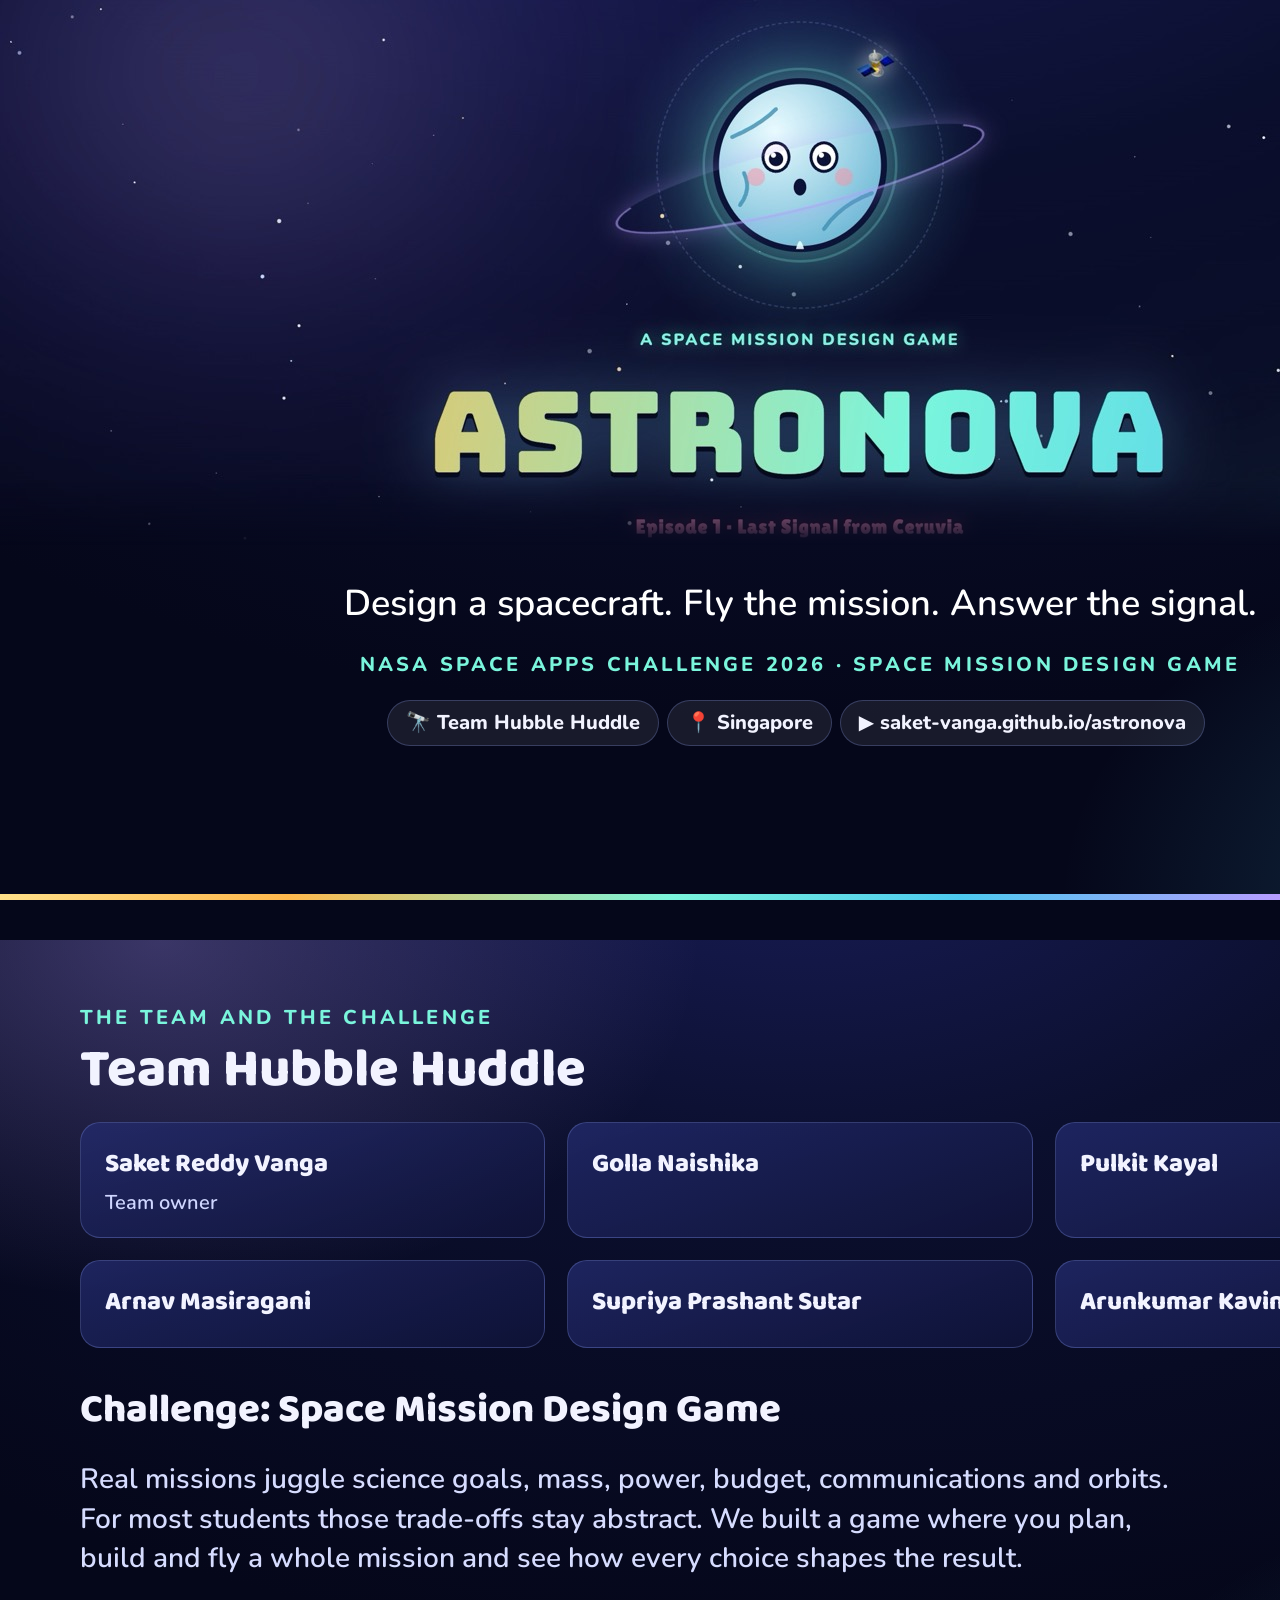
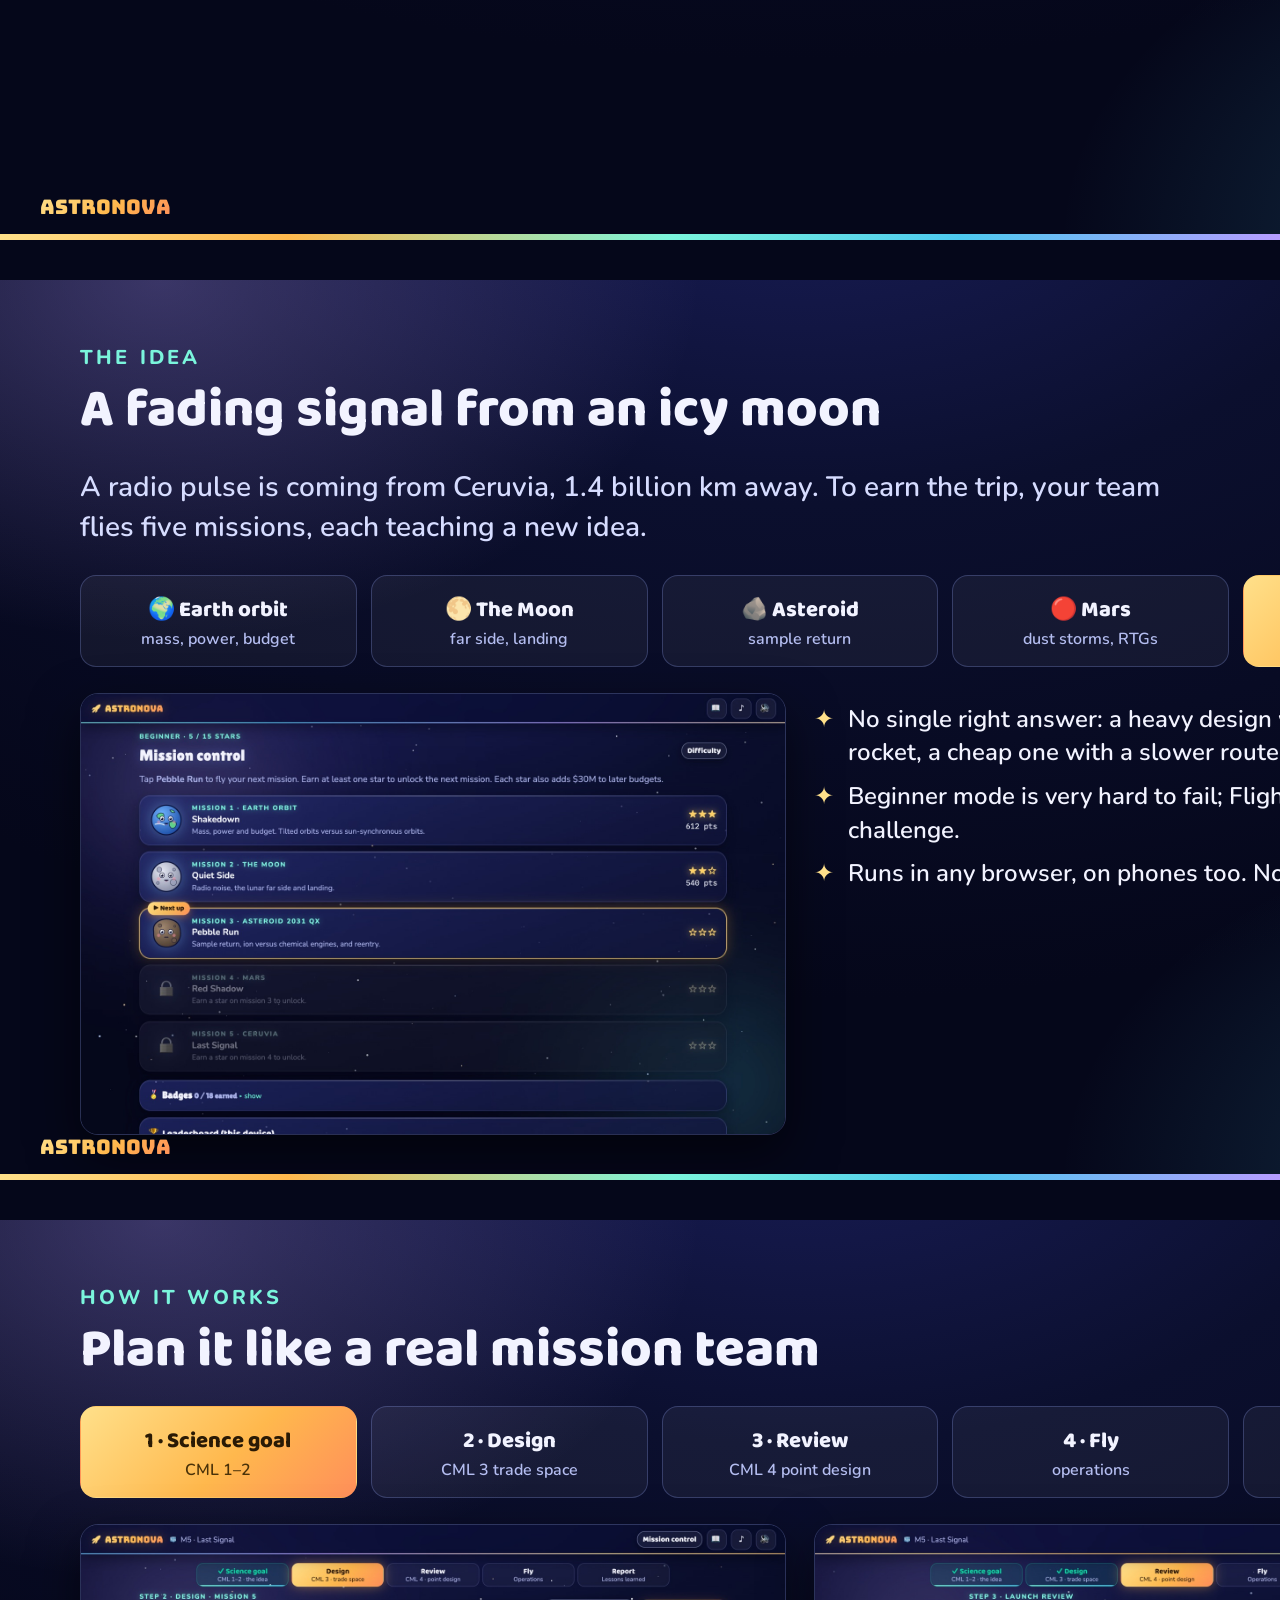
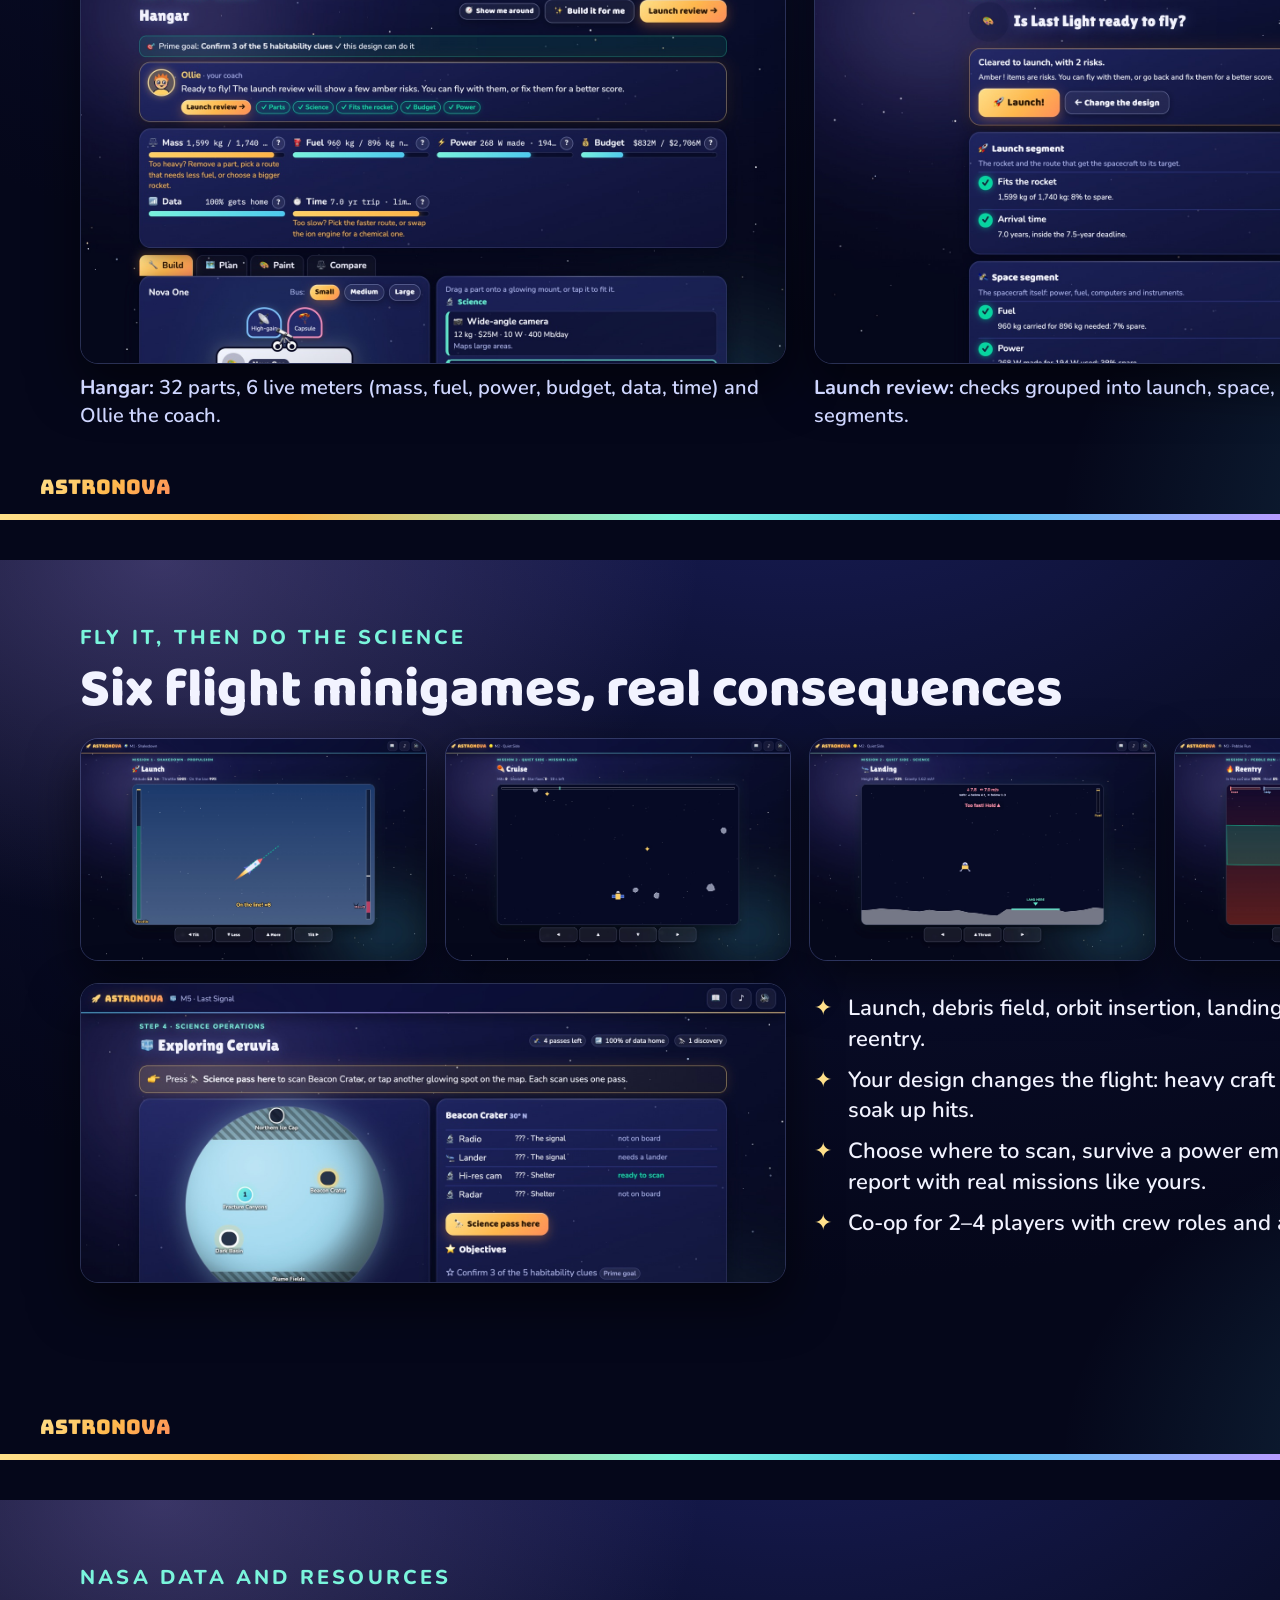
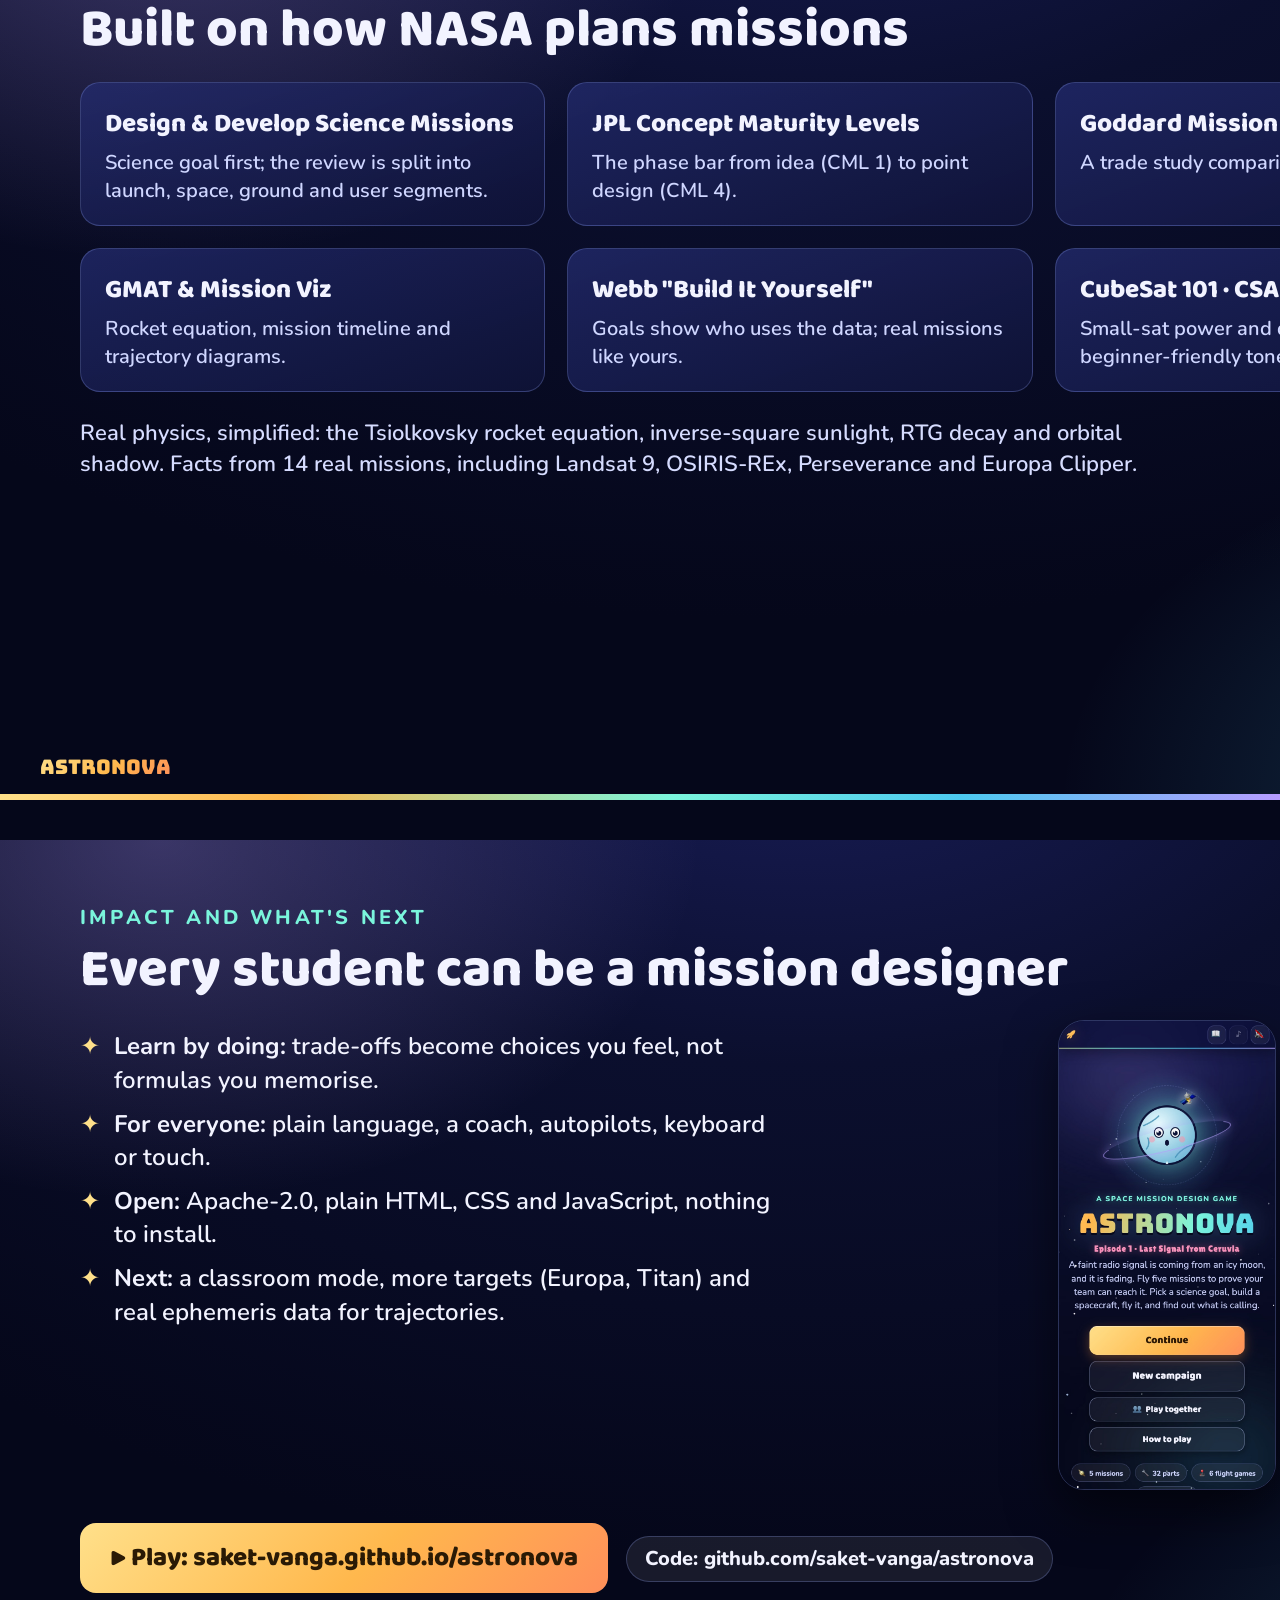
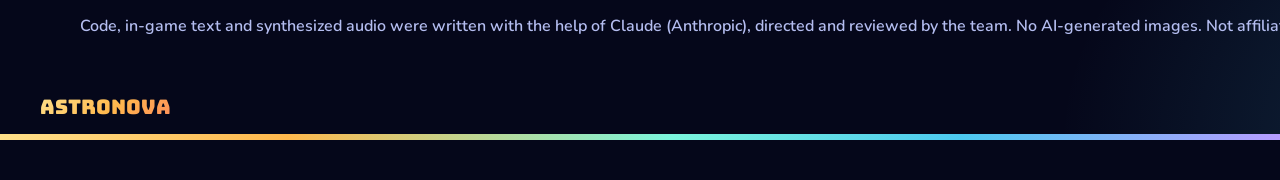
==== docs/demo/index.html @ 1d733d9a "Add the 7-slide project demo deck A web version at docs/demo/ and a PDF, built from the game's scree" ====
<!doctype html>
<!-- Written with the help of Claude, an AI assistant made by Anthropic, as directed and reviewed by the team. See "Use of AI" in README.md. Licensed under Apache-2.0 (see LICENSE). -->
<html lang="en">
<head>
<meta charset="utf-8">
<meta name="viewport" content="width=device-width, initial-scale=1">
<title>AstroNova: project demo (Team Hubble Huddle)</title>
<link rel="preconnect" href="https://fonts.googleapis.com"><link rel="preconnect" href="https://fonts.gstatic.com" crossorigin>
<link rel="stylesheet" href="https://fonts.googleapis.com/css2?family=Baloo+2:wght@700;800&family=Bungee&family=Nunito:wght@400;600;700;800&display=swap">
<style>
  /* Written with the help of Claude, an AI assistant made by Anthropic, as directed and reviewed by the team. */
  :root { --ink:#070a1f; --text:#f2f3ff; --muted:#b4bdf0; --gold:linear-gradient(135deg,#ffe08a,#ffb84d 55%,#ff8f5a); --holo:linear-gradient(100deg,#ffe08a 0%,#ffb84d 18%,#7af5dc 42%,#4cc9f0 60%,#b69cff 80%); --edge:rgba(150,170,255,.25); }
  * { box-sizing: border-box; }
  html, body { margin: 0; background: #05071a; color: var(--text); font: 600 22px/1.4 Nunito, system-ui, sans-serif; }
  .slide { width: 1600px; height: 900px; margin: 0 auto 40px; position: relative; overflow: hidden; padding: 64px 80px;
    background: radial-gradient(900px 600px at 10% 0%, rgba(182,156,255,.28), transparent 60%), radial-gradient(900px 600px at 100% 100%, rgba(76,201,240,.22), transparent 60%), radial-gradient(1400px 900px at 50% -20%, #1b1f5e, #0b0f2e 45%, #05071a); }
  .slide::after { content: ""; position: absolute; left: 0; right: 0; bottom: 0; height: 6px; background: var(--holo); }
  .num { position: absolute; right: 40px; bottom: 22px; font: 800 18px Nunito; color: var(--muted); }
  .brand { position: absolute; left: 40px; bottom: 20px; font: 400 20px Bungee; background: var(--gold); -webkit-background-clip: text; background-clip: text; color: transparent; }
  h1 { font: 400 112px/1 Bungee; margin: 0; background: var(--holo); -webkit-background-clip: text; background-clip: text; color: transparent; }
  h2 { font: 800 54px/1.1 "Baloo 2", Nunito; margin: 0 0 14px; }
  .eyebrow { font: 800 20px Nunito; letter-spacing: .16em; text-transform: uppercase; color: #7af5dc; margin-bottom: 10px; }
  .lede { font-size: 28px; color: #d6dcff; max-width: 1100px; }
  .shot { border-radius: 18px; border: 1px solid var(--edge); box-shadow: 0 20px 50px rgba(0,0,0,.55); display: block; }
  .grid2 { display: grid; grid-template-columns: 1fr 1fr; gap: 28px; }
  .grid3 { display: grid; grid-template-columns: repeat(3, 1fr); gap: 22px; }
  .card { background: linear-gradient(160deg, rgba(36,44,112,.75), rgba(16,20,58,.8)); border: 1px solid var(--edge); border-radius: 20px; padding: 20px 24px; }
  .card b { display: block; font: 800 26px "Baloo 2", Nunito; margin-bottom: 4px; }
  .card p { margin: 0; color: #cfd6ff; font-size: 20px; }
  .pill { display: inline-block; padding: 8px 18px; border-radius: 99px; background: rgba(255,255,255,.08); border: 1px solid var(--edge); font-weight: 800; margin: 0 8px 8px 0; font-size: 20px; }
  .btn { display: inline-block; padding: 14px 30px; border-radius: 16px; background: var(--gold); color: #2a1a05; font: 800 26px "Baloo 2", Nunito; text-decoration: none; }
  ul.clean { list-style: none; padding: 0; margin: 0; } ul.clean li { margin: 10px 0; padding-left: 34px; position: relative; } ul.clean li::before { content: "✦"; position: absolute; left: 0; color: #ffe08a; }
  .flow { display: flex; gap: 14px; align-items: stretch; margin: 26px 0; }
  .flow div { flex: 1; text-align: center; padding: 16px 10px; border-radius: 16px; border: 1px solid var(--edge); background: rgba(255,255,255,.05); font: 800 22px "Baloo 2", Nunito; }
  .flow div span { display: block; font: 600 16px Nunito; color: var(--muted); }
  .flow .on { background: var(--gold); color: #2a1a05; border-color: transparent; } .flow .on span { color: #4a3209; }
  a { color: #7af5dc; }
  @media print { body { background: #05071a; } .slide { margin: 0; page-break-after: always; } }
  @page { size: 1600px 900px; margin: 0; }
  @media screen and (max-width: 1640px) { .slide { zoom: calc(100vw / 1640px); } }
</style>
</head>
<body>

<!-- 1. Title -->
<section class="slide" style="padding:0;text-align:center">
  <img src="../screenshots/banner.jpg" alt="AstroNova title screen" style="width:100%;height:545px;object-fit:cover;object-position:top;display:block;-webkit-mask-image:linear-gradient(#000 88%,transparent);mask-image:linear-gradient(#000 88%,transparent)">
  <div style="margin-top:34px;position:relative">
    <p class="lede" style="margin:0 auto 22px;font-size:36px;color:#fff">Design a spacecraft. Fly the mission. Answer the signal.</p>
    <div class="eyebrow" style="margin-bottom:22px">NASA Space Apps Challenge 2026 · Space Mission Design Game</div>
    <span class="pill">🔭 Team Hubble Huddle</span><span class="pill">📍 Singapore</span><span class="pill">▶ saket-vanga.github.io/astronova</span>
  </div>
  <div class="num">1 / 7</div>
</section>

<!-- 2. Team and challenge -->
<section class="slide">
  <div class="eyebrow">The team and the challenge</div>
  <h2>Team Hubble Huddle</h2>
  <div class="grid3" style="margin:22px 0 40px">
    <div class="card"><b>Saket Reddy Vanga</b><p>Team owner</p></div>
    <div class="card"><b>Golla Naishika</b></div>
    <div class="card"><b>Pulkit Kayal</b></div>
    <div class="card"><b>Arnav Masiragani</b></div>
    <div class="card"><b>Supriya Prashant Sutar</b></div>
    <div class="card"><b>Arunkumar Kavin Selvan</b></div>
  </div>
  <h2 style="font-size:40px">Challenge: Space Mission Design Game</h2>
  <p class="lede">Real missions juggle science goals, mass, power, budget, communications and orbits. For most students those trade-offs stay abstract. We built a game where you plan, build and fly a whole mission and see how every choice shapes the result.</p>
  <div class="brand">ASTRONOVA</div><div class="num">2 / 7</div>
</section>

<!-- 3. The idea -->
<section class="slide">
  <div class="eyebrow">The idea</div>
  <h2>A fading signal from an icy moon</h2>
  <p class="lede">A radio pulse is coming from Ceruvia, 1.4 billion km away. To earn the trip, your team flies five missions, each teaching a new idea.</p>
  <div class="flow">
    <div>🌍 Earth orbit<span>mass, power, budget</span></div>
    <div>🌕 The Moon<span>far side, landing</span></div>
    <div>🪨 Asteroid<span>sample return</span></div>
    <div>🔴 Mars<span>dust storms, RTGs</span></div>
    <div class="on">🧊 Ceruvia<span>everything at once</span></div>
  </div>
  <div class="grid2">
    <img class="shot" src="../screenshots/mission-control.jpg" alt="Mission control" style="width:100%">
    <ul class="clean" style="font-size:24px">
      <li>No single right answer: a heavy design works with a bigger rocket, a cheap one with a slower route.</li>
      <li>Beginner mode is very hard to fail; Flight Director is a real challenge.</li>
      <li>Runs in any browser, on phones too. No install, no account.</li>
    </ul>
  </div>
  <div class="brand">ASTRONOVA</div><div class="num">3 / 7</div>
</section>

<!-- 4. User experience: plan like a real team -->
<section class="slide">
  <div class="eyebrow">How it works</div>
  <h2>Plan it like a real mission team</h2>
  <div class="flow">
    <div class="on">1 · Science goal<span>CML 1–2</span></div><div>2 · Design<span>CML 3 trade space</span></div><div>3 · Review<span>CML 4 point design</span></div><div>4 · Fly<span>operations</span></div><div>5 · Report<span>lessons learned</span></div>
  </div>
  <div class="grid2">
    <div><img class="shot" src="../screenshots/hangar.jpg" alt="Hangar" style="width:100%;height:440px;object-fit:cover;object-position:top"><p style="margin:10px 0 0;color:#cfd6ff;font-size:20px"><b>Hangar:</b> 32 parts, 6 live meters (mass, fuel, power, budget, data, time) and Ollie the coach.</p></div>
    <div><img class="shot" src="../screenshots/review.jpg" alt="Launch review" style="width:100%;height:440px;object-fit:cover;object-position:top"><p style="margin:10px 0 0;color:#cfd6ff;font-size:20px"><b>Launch review:</b> checks grouped into launch, space, ground and user segments.</p></div>
  </div>
  <div class="brand">ASTRONOVA</div><div class="num">4 / 7</div>
</section>

<!-- 5. Fly and do science -->
<section class="slide">
  <div class="eyebrow">Fly it, then do the science</div>
  <h2>Six flight minigames, real consequences</h2>
  <div class="grid3" style="grid-template-columns:repeat(4,1fr);gap:18px;margin:18px 0 22px">
    <img class="shot" src="../screenshots/game-launch.jpg" alt="Launch" style="width:100%">
    <img class="shot" src="../screenshots/game-cruise.jpg" alt="Cruise" style="width:100%">
    <img class="shot" src="../screenshots/game-landing.jpg" alt="Landing" style="width:100%">
    <img class="shot" src="../screenshots/game-reentry.jpg" alt="Reentry" style="width:100%">
  </div>
  <div class="grid2" style="align-items:start">
    <img class="shot" src="../screenshots/science.jpg" alt="Science operations" style="width:100%;height:300px;object-fit:cover;object-position:top">
    <ul class="clean" style="font-size:22px;margin-top:0">
      <li>Launch, debris field, orbit insertion, landing, touch-and-go and reentry.</li>
      <li>Your design changes the flight: heavy craft steer slowly, shields soak up hits.</li>
      <li>Choose where to scan, survive a power emergency, then read a report with real missions like yours.</li>
      <li>Co-op for 2–4 players with crew roles and a GO / NO GO vote.</li>
    </ul>
  </div>
  <div class="brand">ASTRONOVA</div><div class="num">5 / 7</div>
</section>

<!-- 6. NASA data and resources -->
<section class="slide">
  <div class="eyebrow">NASA data and resources</div>
  <h2>Built on how NASA plans missions</h2>
  <div class="grid3" style="margin-top:22px">
    <div class="card"><b>Design &amp; Develop Science Missions</b><p>Science goal first; the review is split into launch, space, ground and user segments.</p></div>
    <div class="card"><b>JPL Concept Maturity Levels</b><p>The phase bar from idea (CML 1) to point design (CML 4).</p></div>
    <div class="card"><b>Goddard Mission Design Lab</b><p>A trade study comparing up to three designs.</p></div>
    <div class="card"><b>GMAT &amp; Mission Viz</b><p>Rocket equation, mission timeline and trajectory diagrams.</p></div>
    <div class="card"><b>Webb "Build It Yourself"</b><p>Goals show who uses the data; real missions like yours.</p></div>
    <div class="card"><b>CubeSat 101 · CSA games</b><p>Small-sat power and data budgets; a beginner-friendly tone.</p></div>
  </div>
  <p class="lede" style="margin-top:26px;font-size:22px">Real physics, simplified: the Tsiolkovsky rocket equation, inverse-square sunlight, RTG decay and orbital shadow. Facts from 14 real missions, including Landsat 9, OSIRIS-REx, Perseverance and Europa Clipper.</p>
  <div class="brand">ASTRONOVA</div><div class="num">6 / 7</div>
</section>

<!-- 7. Impact and what's next -->
<section class="slide">
  <div class="eyebrow">Impact and what's next</div>
  <h2>Every student can be a mission designer</h2>
  <div class="grid2" style="margin-top:20px">
    <ul class="clean" style="font-size:24px">
      <li><b>Learn by doing:</b> trade-offs become choices you feel, not formulas you memorise.</li>
      <li><b>For everyone:</b> plain language, a coach, autopilots, keyboard or touch.</li>
      <li><b>Open:</b> Apache-2.0, plain HTML, CSS and JavaScript, nothing to install.</li>
      <li><b>Next:</b> a classroom mode, more targets (Europa, Titan) and real ephemeris data for trajectories.</li>
    </ul>
    <div style="text-align:center">
      <img src="../screenshots/phone-title.jpg" alt="AstroNova on a phone" style="height:470px;border-radius:26px;border:1px solid var(--edge);box-shadow:0 20px 50px rgba(0,0,0,.55)">
    </div>
  </div>
  <p style="margin-top:24px"><a class="btn" href="https://saket-vanga.github.io/astronova/">▶ Play: saket-vanga.github.io/astronova</a> &nbsp; <span class="pill">Code: github.com/saket-vanga/astronova</span></p>
  <p style="font-size:16px;color:var(--muted);margin:6px 0 0">Code, in-game text and synthesized audio were written with the help of Claude (Anthropic), directed and reviewed by the team. No AI-generated images. Not affiliated with or endorsed by NASA.</p>
  <div class="brand">ASTRONOVA</div><div class="num">7 / 7</div>
</section>

</body>
</html>
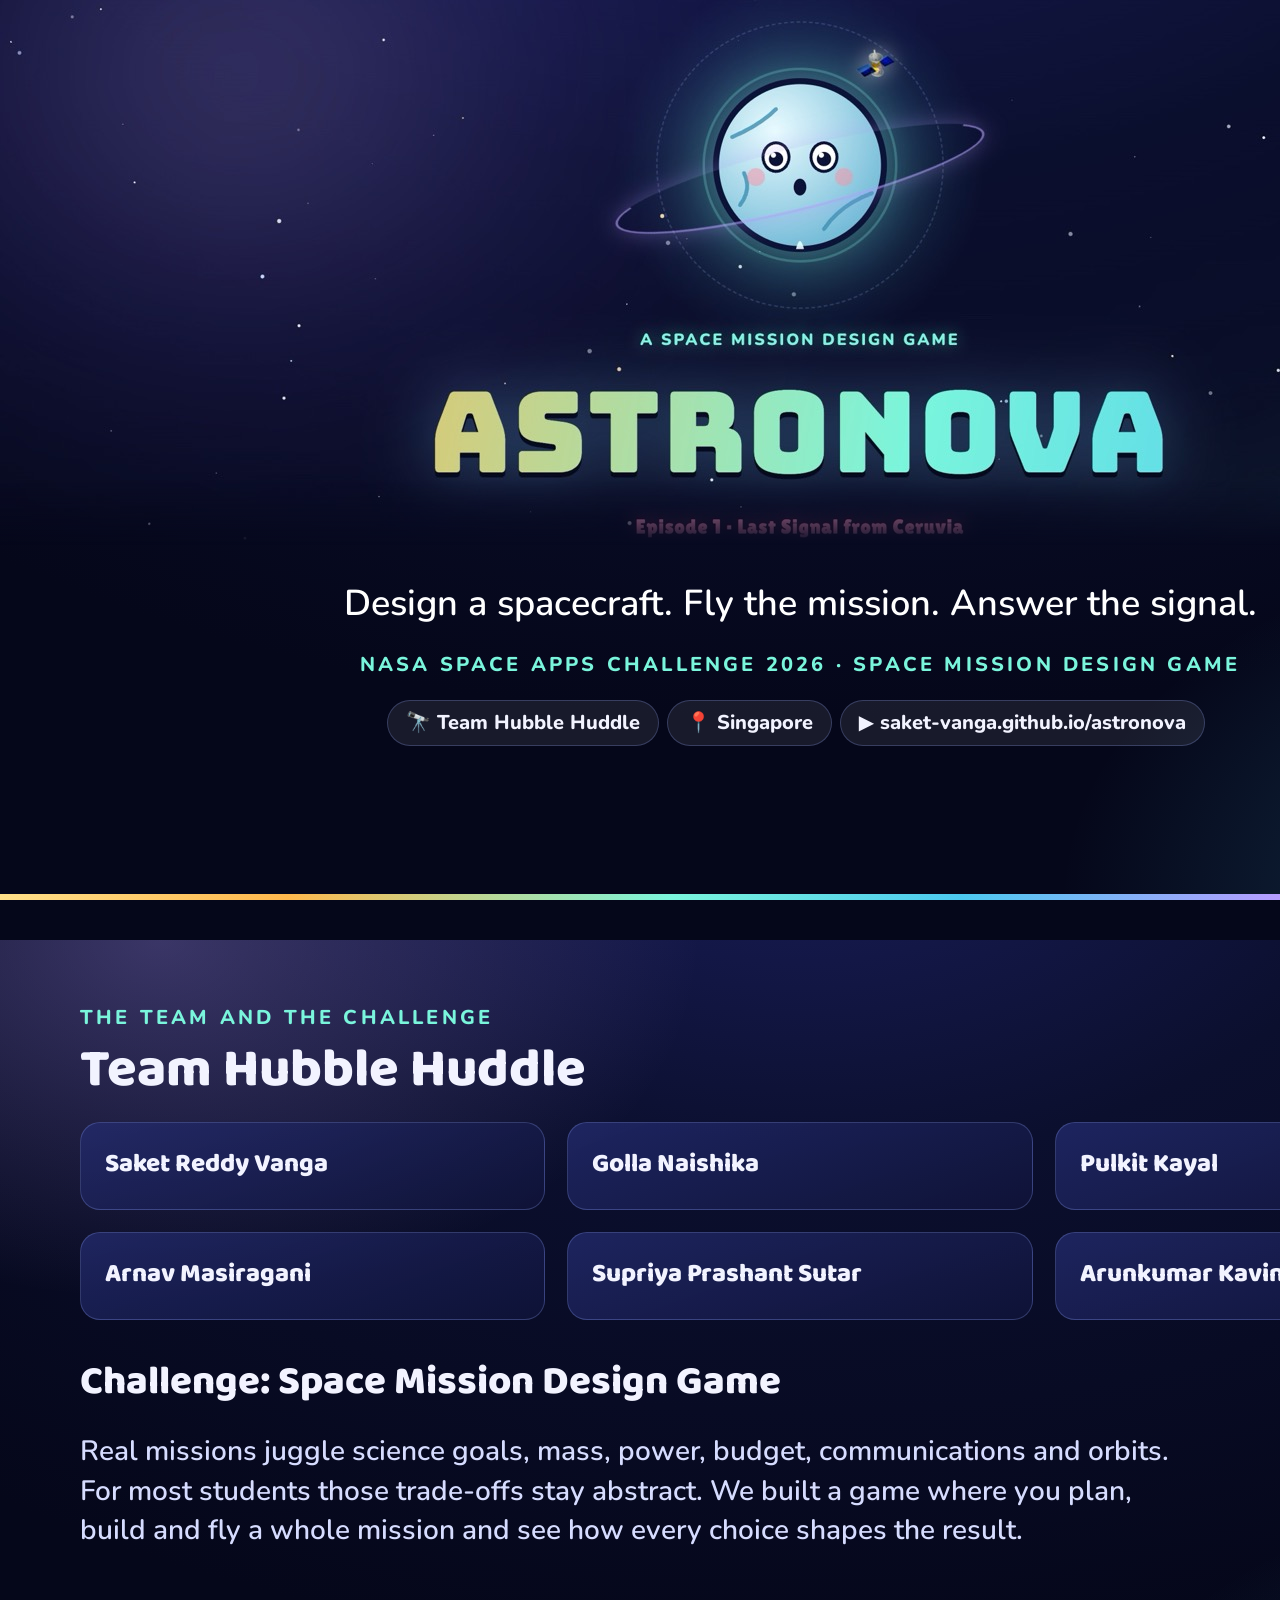
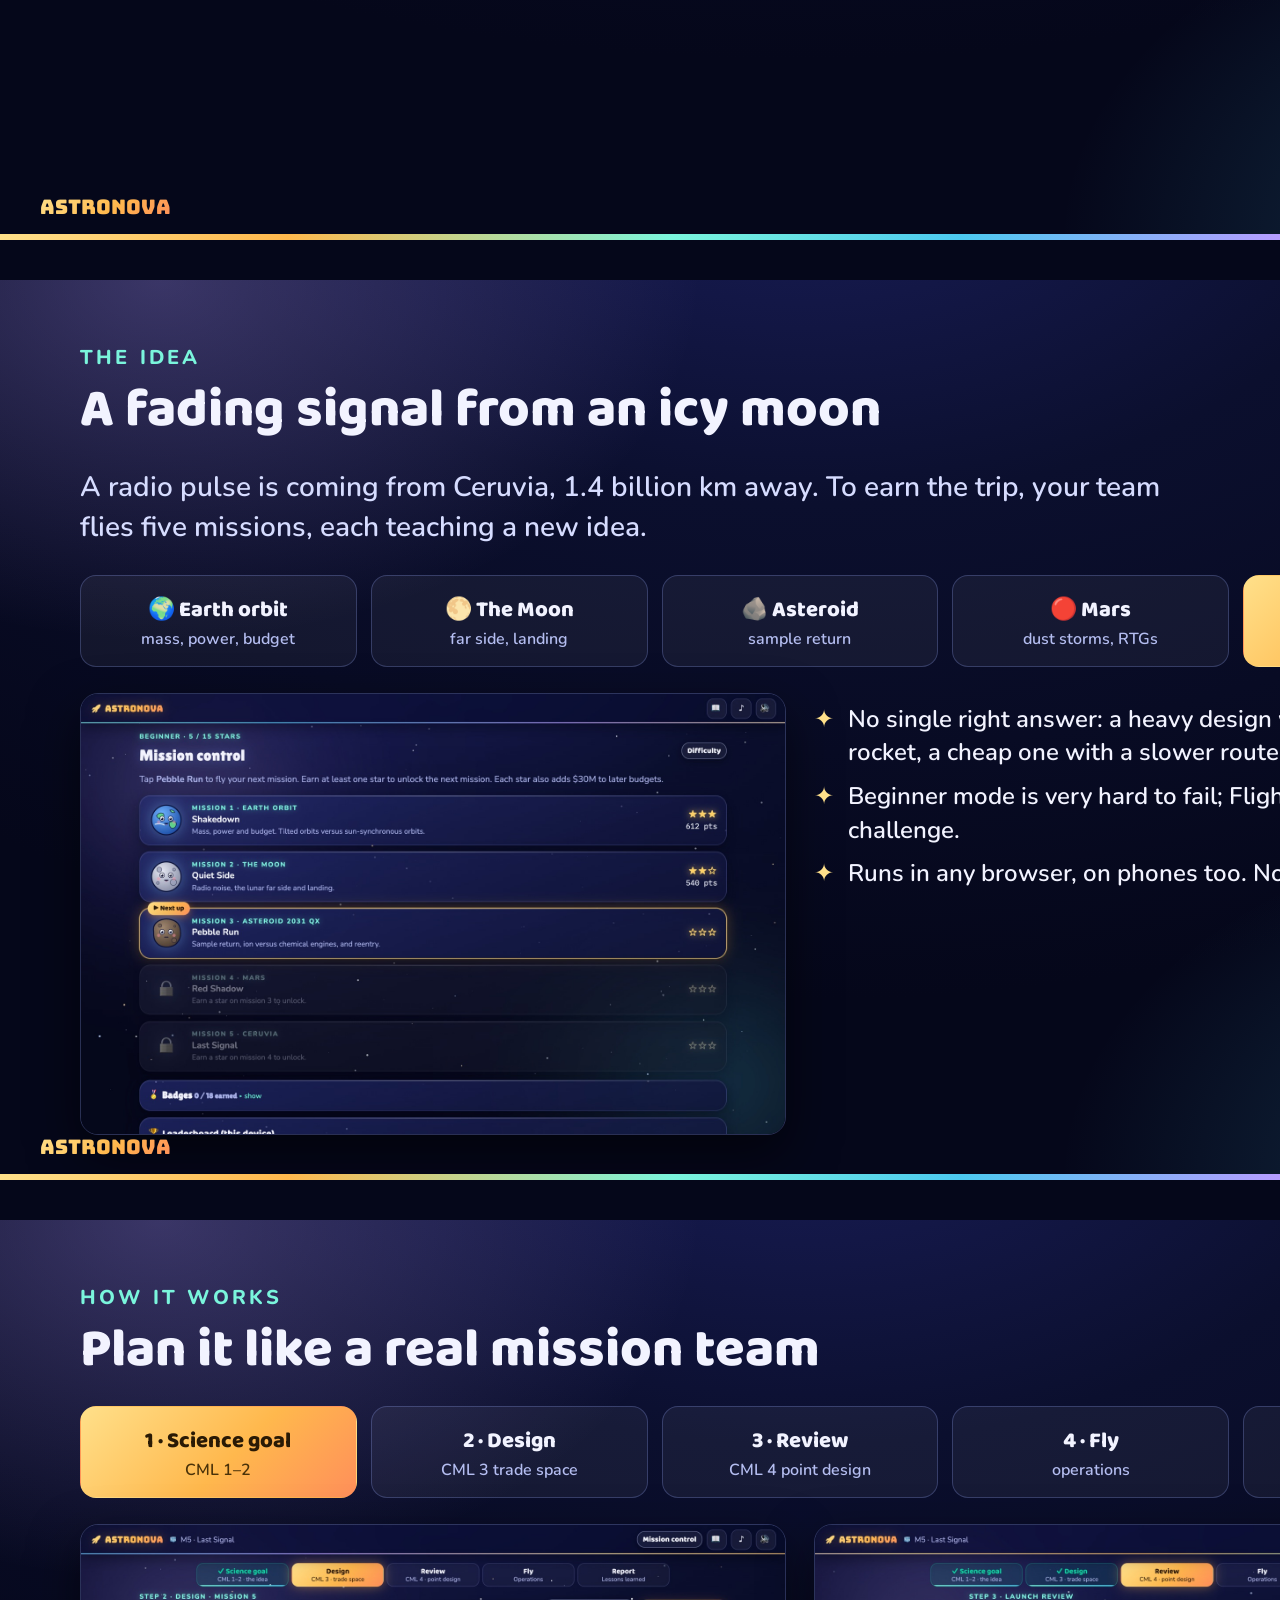
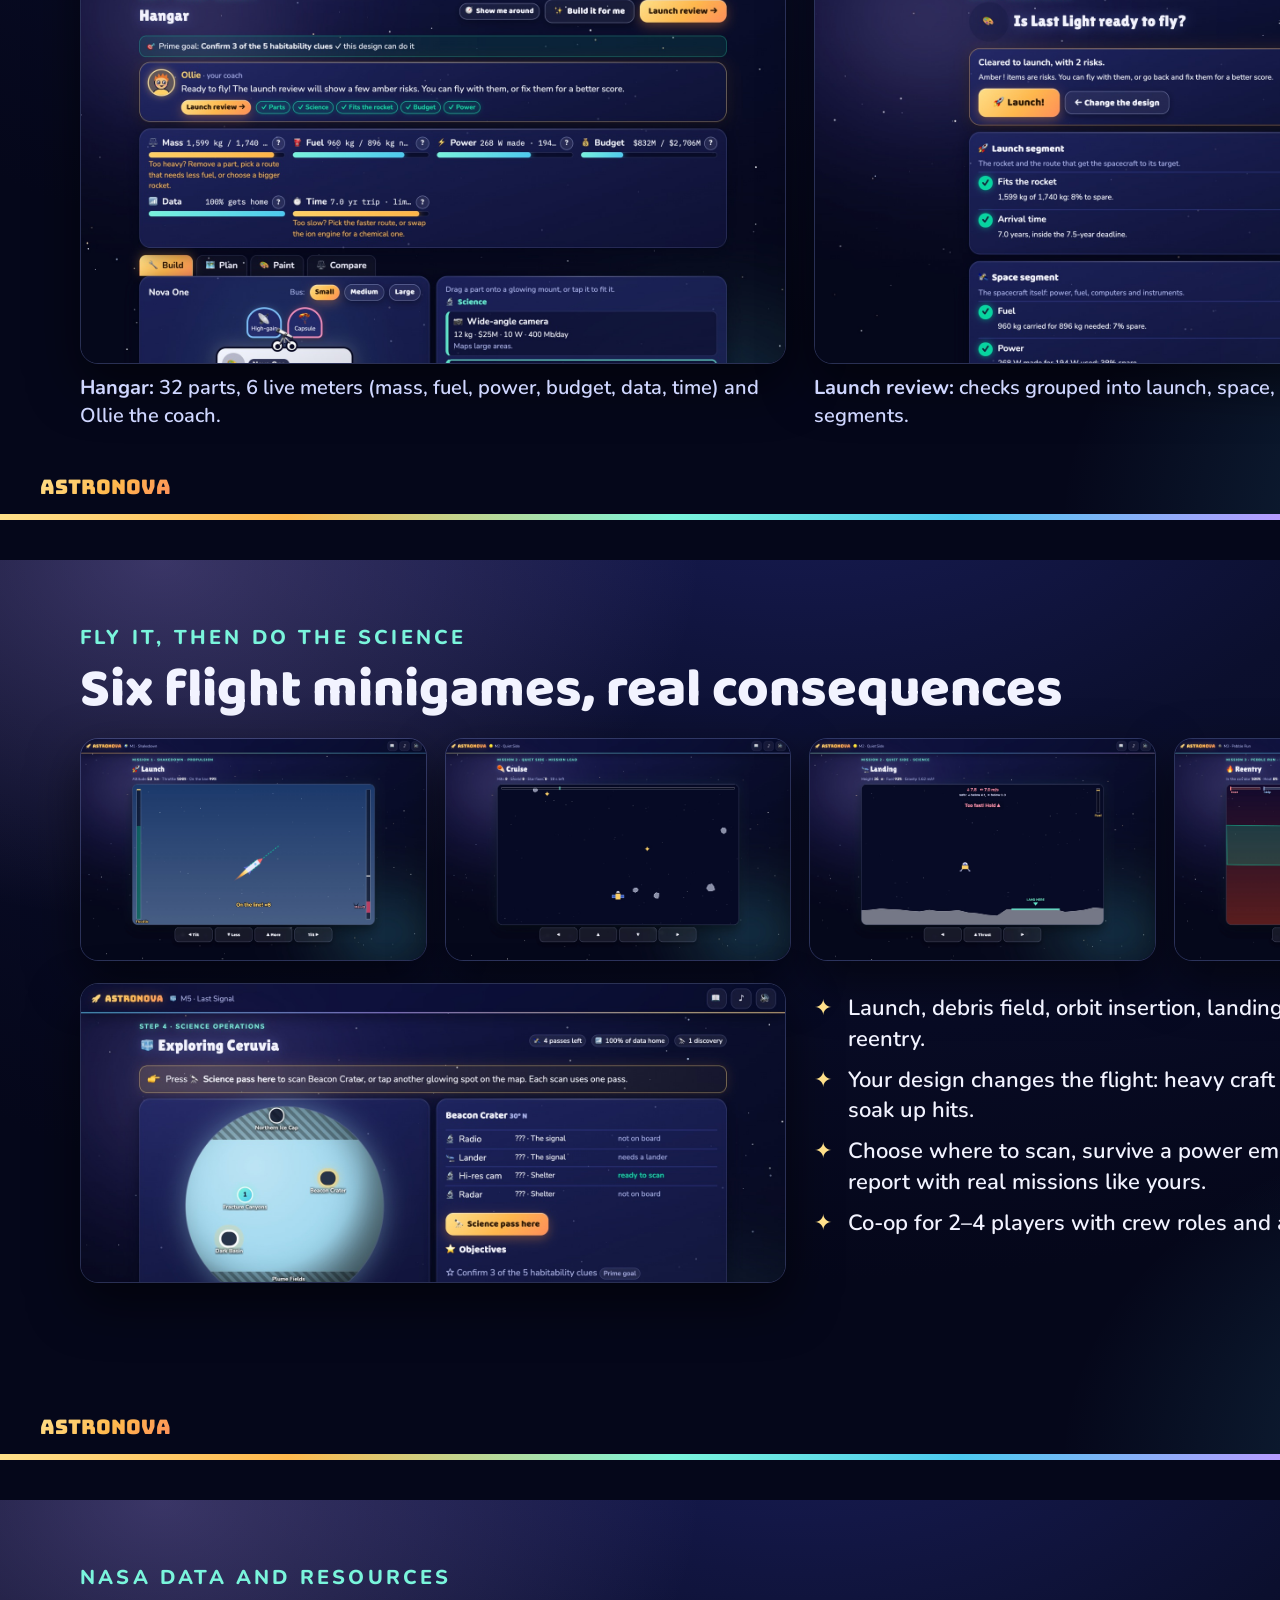
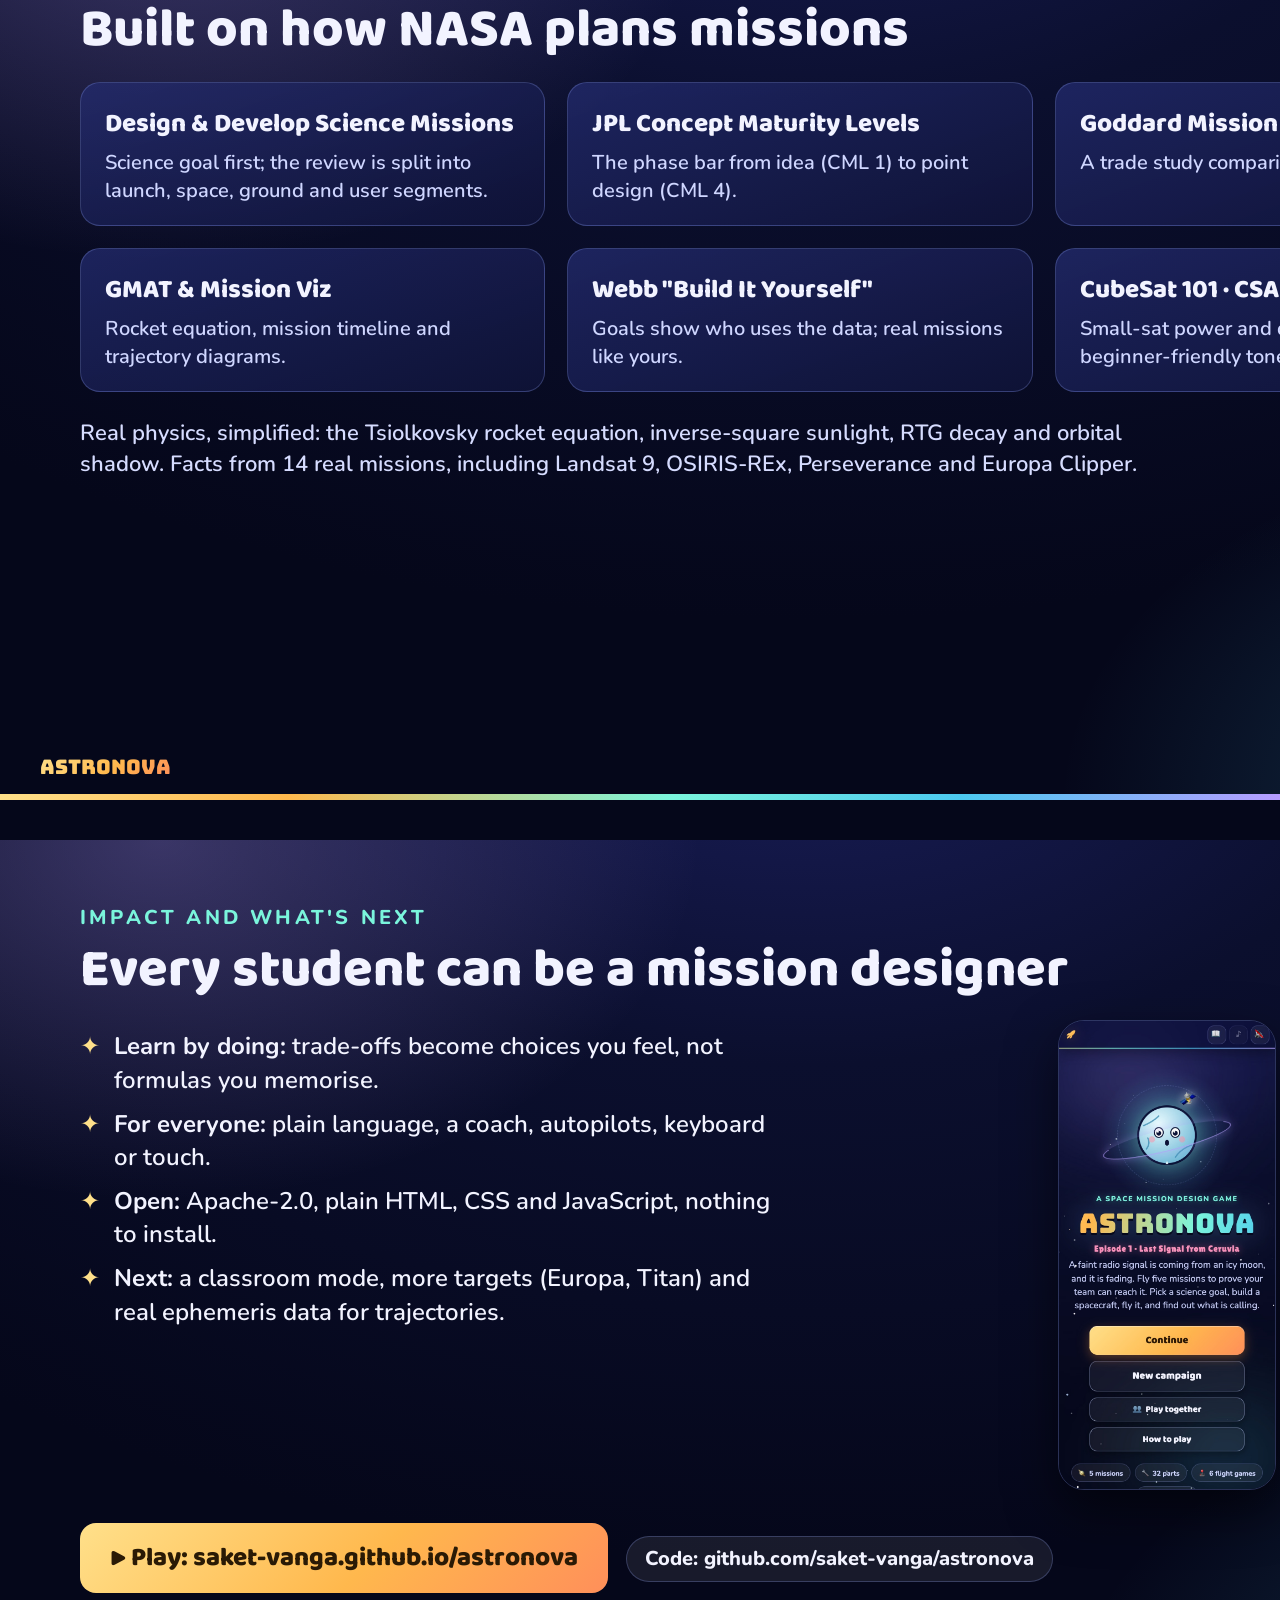
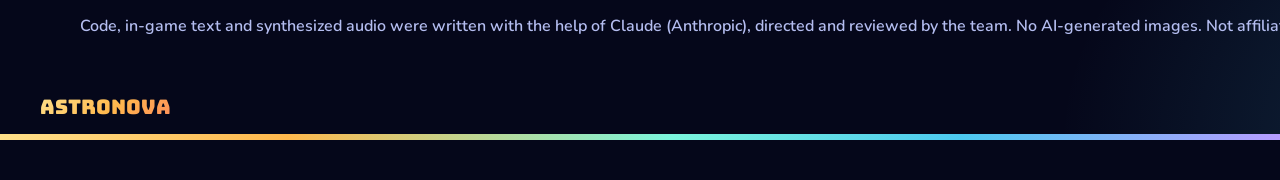
==== commit e14786b3: "Remove the team owner label from the demo slides Co-Authored-By: Claude Opus 5.5 <noreply@anthropic." ====
--- a/docs/demo/index.html
+++ b/docs/demo/index.html
@@ -58,7 +58,7 @@
   <div class="eyebrow">The team and the challenge</div>
   <h2>Team Hubble Huddle</h2>
   <div class="grid3" style="margin:22px 0 40px">
-    <div class="card"><b>Saket Reddy Vanga</b><p>Team owner</p></div>
+    <div class="card"><b>Saket Reddy Vanga</b></div>
     <div class="card"><b>Golla Naishika</b></div>
     <div class="card"><b>Pulkit Kayal</b></div>
     <div class="card"><b>Arnav Masiragani</b></div>
